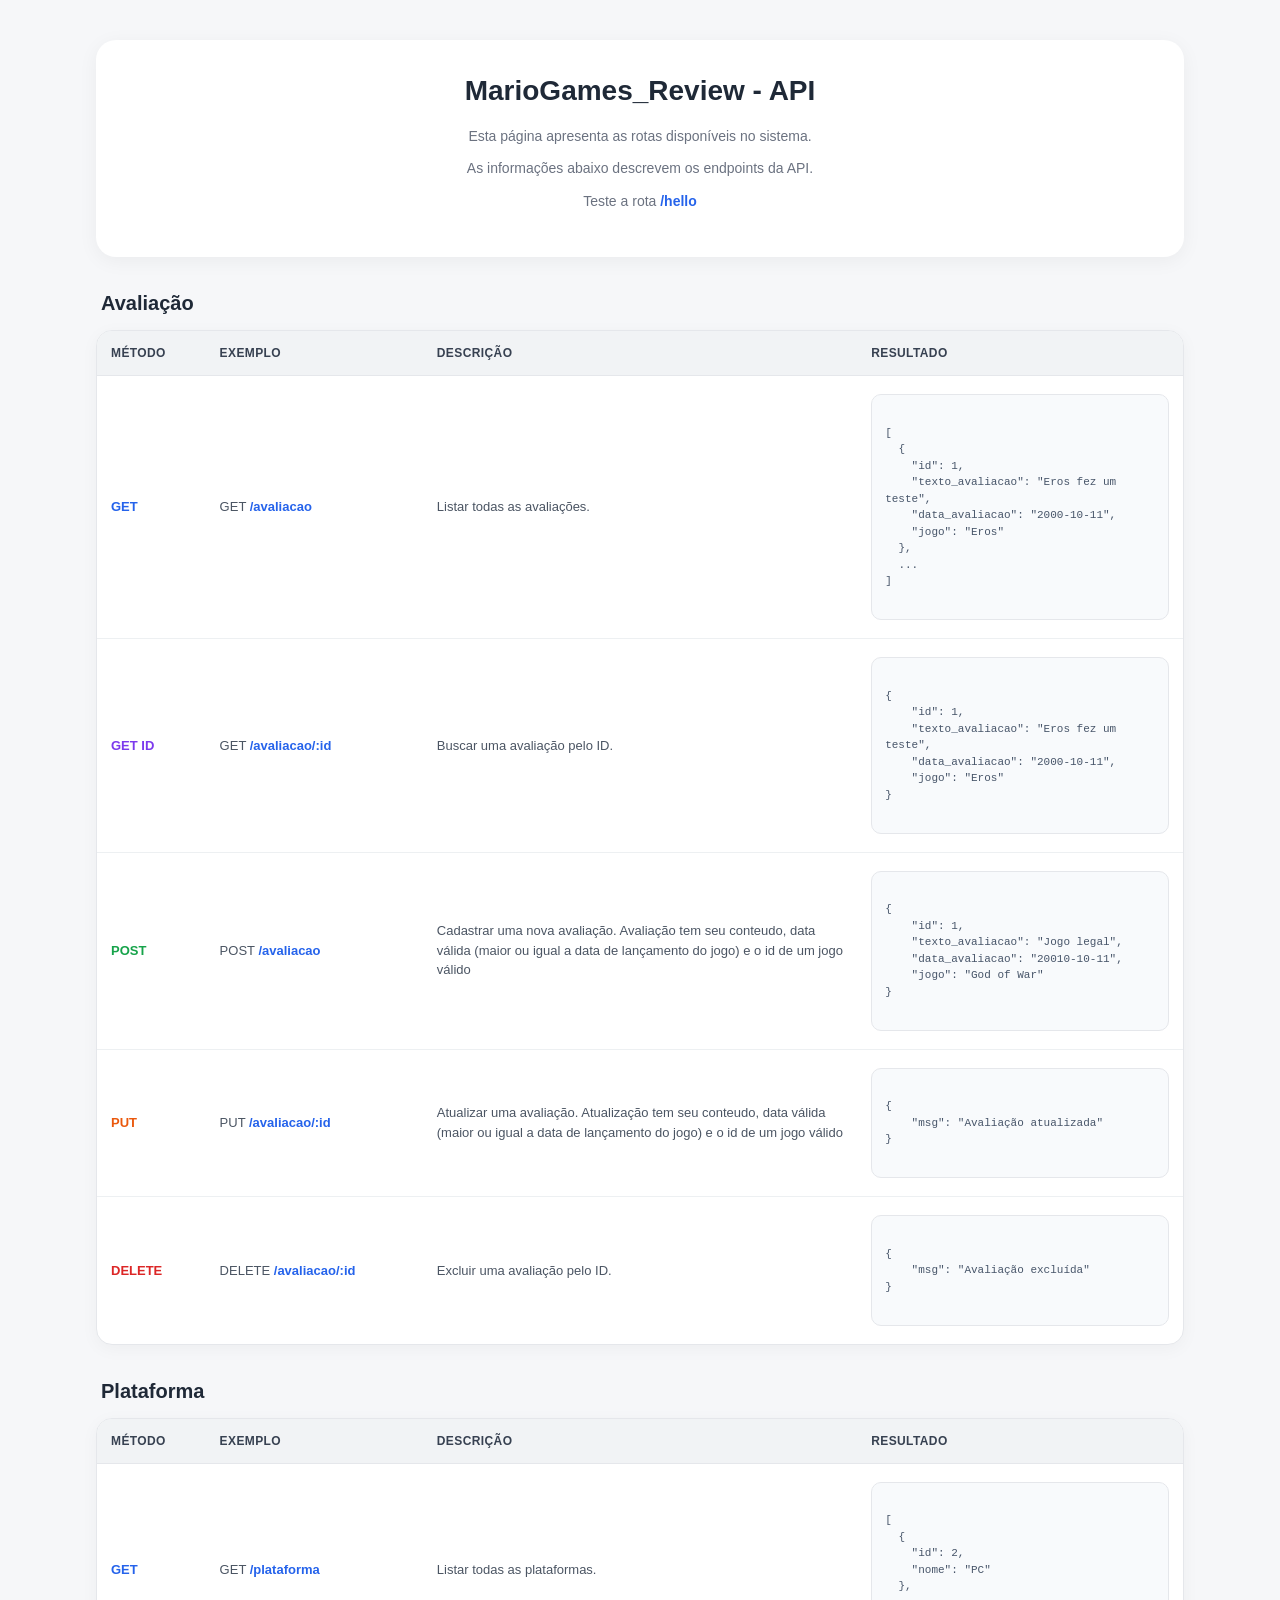
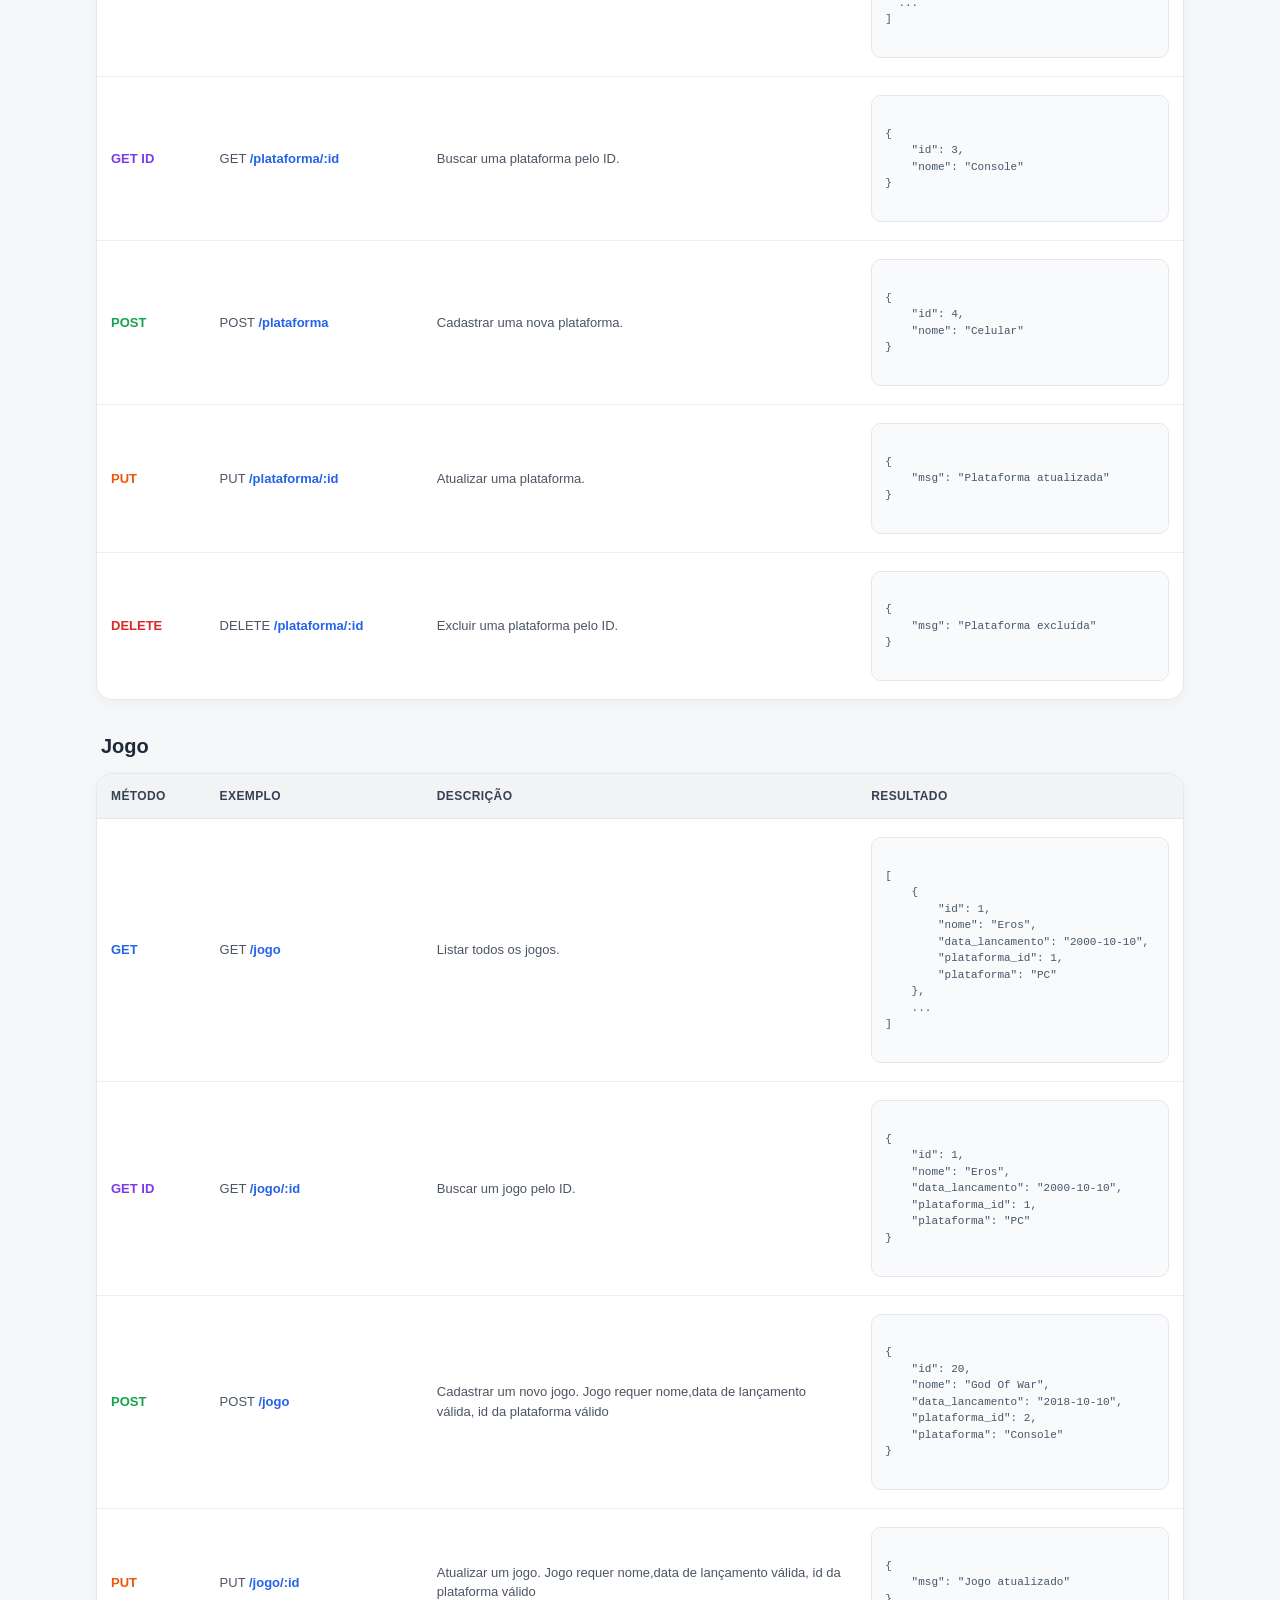
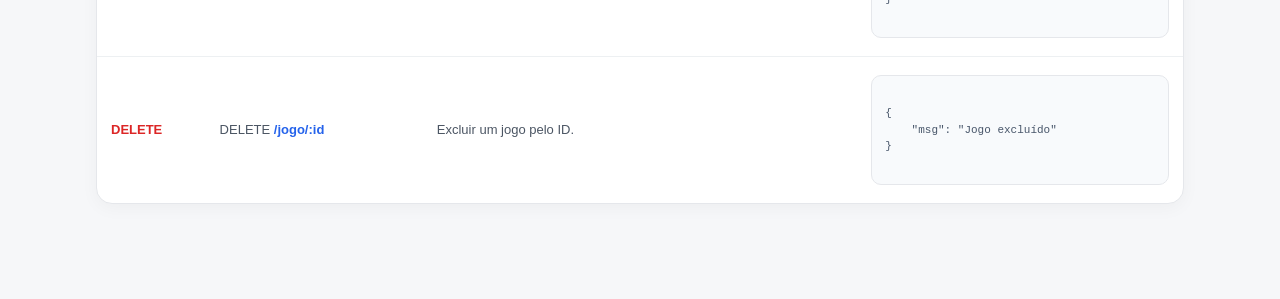
==== src/static/index.html @ 25e89cd9 "arrumando o modelo do repositorio" ====
<!DOCTYPE html>
<html lang="pt-br">

<head>
    <meta charset="UTF-8">
    <meta name="viewport" content="width=device-width, initial-scale=1.0">

    <title>MarioGames_Review - API</title>
    <link rel="stylesheet" href="style.css">

</head>

<body>

    <div class="container">

        <header>

            <h1>MarioGames_Review - API</h1>

            <p>
                Esta página apresenta as rotas disponíveis no sistema.
            </p>

            <p>
                As informações abaixo descrevem os endpoints da API.
            </p>

            <p>
                Teste a rota
                <a href="/hello">/hello</a>
            </p>

        </header>


        <section class="categoria">

            <h2>Avaliação</h2>

            <table>

                <thead>
                    <tr>
                        <th>Método</th>
                        <th>Exemplo</th>
                        <th>Descrição</th>
                        <th>Resultado</th>
                    </tr>
                </thead>

                <tbody>

                    <tr>
                        <td class="metodo">GET</td>

                        <td class="exemplo">
                            GET
                            <a href="/avaliacao">
                                /avaliacao
                            </a>
                        </td>

                        <td class="descricao">
                            Listar todas as avaliações.
                        </td>

                        <td class="resultado">
                            <div class="codigo">
[
  {
    "id": 1,
    "texto_avaliacao": "Eros fez um teste",
    "data_avaliacao": "2000-10-11",
    "jogo": "Eros"
  },
  ...
]
                            </div>
                        </td>
                    </tr>

                    <tr>
                        <td class="metodo">GET ID</td>

                        <td class="exemplo">
                            GET
                            <a href="/avaliacao/1">
                                /avaliacao/:id
                            </a>
                        </td>

                        <td class="descricao">
                            Buscar uma avaliação pelo ID.
                        </td>

                        <td class="resultado">
                            <div class="codigo">
{
    "id": 1,
    "texto_avaliacao": "Eros fez um teste",
    "data_avaliacao": "2000-10-11",
    "jogo": "Eros"
}
                            </div>
                        </td>
                    </tr>

                    <tr>
                        <td class="metodo">POST</td>

                        <td class="exemplo">
                            POST
                            <a href="/avaliacao">
                                /avaliacao
                            </a>
                        </td>

                        <td class="descricao">
                            Cadastrar uma nova avaliação. Avaliação tem seu conteudo, data válida (maior ou igual a data de lançamento do jogo) e o id de um jogo válido
                        </td>

                        <td class="resultado">
                            <div class="codigo">
{
    "id": 1,
    "texto_avaliacao": "Jogo legal",
    "data_avaliacao": "20010-10-11",
    "jogo": "God of War"
}
                            </div>
                        </td>
                    </tr>

                    <tr>
                        <td class="metodo">PUT</td>

                        <td class="exemplo">
                            PUT
                            <a href="/avaliacao/1">
                                /avaliacao/:id
                            </a>
                        </td>

                        <td class="descricao">
                            Atualizar uma avaliação. Atualização tem seu conteudo, data válida (maior ou igual a data de lançamento do jogo) e o id de um jogo válido
                        </td>

                        <td class="resultado">
                            <div class="codigo">
{
    "msg": "Avaliação atualizada"
}
                            </div>
                        </td>
                    </tr>

                    <tr>
                        <td class="metodo">DELETE</td>

                        <td class="exemplo">
                            DELETE
                            <a href="/avaliacao/1">
                                /avaliacao/:id
                            </a>
                        </td>

                        <td class="descricao">
                            Excluir uma avaliação pelo ID.
                        </td>

                        <td class="resultado">
                            <div class="codigo">
{
    "msg": "Avaliação excluída"
}
                            </div>
                        </td>
                    </tr>

                </tbody>

            </table>

        </section>


        <section class="categoria">

            <h2>Plataforma</h2>

            <table>

                <thead>
                    <tr>
                        <th>Método</th>
                        <th>Exemplo</th>
                        <th>Descrição</th>
                        <th>Resultado</th>
                    </tr>
                </thead>

                <tbody>

                    <tr>
                        <td class="metodo">GET</td>

                        <td class="exemplo">
                            GET
                            <a href="/plataforma">
                                /plataforma
                            </a>
                        </td>

                        <td class="descricao">
                            Listar todas as plataformas.
                        </td>

                        <td class="resultado">
                            <div class="codigo">
[
  {
    "id": 2,
    "nome": "PC"
  },
  ...
]
                            </div>
                        </td>
                    </tr>

                    <tr>
                        <td class="metodo">GET ID</td>

                        <td class="exemplo">
                            GET
                            <a href="/plataforma/1">
                                /plataforma/:id
                            </a>
                        </td>

                        <td class="descricao">
                            Buscar uma plataforma pelo ID.
                        </td>

                        <td class="resultado">
                            <div class="codigo">
{
    "id": 3,
    "nome": "Console"
}
                            </div>
                        </td>
                    </tr>

                    <tr>
                        <td class="metodo">POST</td>

                        <td class="exemplo">
                            POST
                            <a href="/plataforma">
                                /plataforma
                            </a>
                        </td>

                        <td class="descricao">
                            Cadastrar uma nova plataforma.
                        </td>

                        <td class="resultado">
                            <div class="codigo">
{
    "id": 4,
    "nome": "Celular"
}
                            </div>
                        </td>
                    </tr>

                    <tr>
                        <td class="metodo">PUT</td>

                        <td class="exemplo">
                            PUT
                            <a href="/plataforma/1">
                                /plataforma/:id
                            </a>
                        </td>

                        <td class="descricao">
                            Atualizar uma plataforma.
                        </td>

                        <td class="resultado">
                            <div class="codigo">
{
    "msg": "Plataforma atualizada"
}
                            </div>
                        </td>
                    </tr>

                    <tr>
                        <td class="metodo">DELETE</td>

                        <td class="exemplo">
                            DELETE
                            <a href="/plataforma/1">
                                /plataforma/:id
                            </a>
                        </td>

                        <td class="descricao">
                            Excluir uma plataforma pelo ID.
                        </td>

                        <td class="resultado">
                            <div class="codigo">
{
    "msg": "Plataforma excluída"
}
                            </div>
                        </td>
                    </tr>

                </tbody>

            </table>

        </section>


        <section class="categoria">

            <h2>Jogo</h2>

            <table>

                <thead>
                    <tr>
                        <th>Método</th>
                        <th>Exemplo</th>
                        <th>Descrição</th>
                        <th>Resultado</th>
                    </tr>
                </thead>

                <tbody>

                    <tr>
                        <td class="metodo">GET</td>

                        <td class="exemplo">
                            GET
                            <a href="/jogo">
                                /jogo
                            </a>
                        </td>

                        <td class="descricao">
                            Listar todos os jogos.
                        </td>

                        <td class="resultado">
                            <div class="codigo">
[
    {
        "id": 1,
        "nome": "Eros",
        "data_lancamento": "2000-10-10",
        "plataforma_id": 1,
        "plataforma": "PC"
    },
    ...
]
                            </div>
                        </td>
                    </tr>

                    <tr>
                        <td class="metodo">GET ID</td>

                        <td class="exemplo">
                            GET
                            <a href="/jogo/1">
                                /jogo/:id
                            </a>
                        </td>

                        <td class="descricao">
                            Buscar um jogo pelo ID.
                        </td>

                        <td class="resultado">
                            <div class="codigo">
{
    "id": 1,
    "nome": "Eros",
    "data_lancamento": "2000-10-10",
    "plataforma_id": 1,
    "plataforma": "PC"
}
                            </div>
                        </td>
                    </tr>

                    <tr>
                        <td class="metodo">POST</td>

                        <td class="exemplo">
                            POST
                            <a href="/jogo">
                                /jogo
                            </a>
                        </td>

                        <td class="descricao">
                            Cadastrar um novo jogo. Jogo requer nome,data de lançamento válida, id da plataforma válido
                        </td>

                        <td class="resultado">
                            <div class="codigo">
{
    "id": 20,
    "nome": "God Of War",
    "data_lancamento": "2018-10-10",
    "plataforma_id": 2,
    "plataforma": "Console"
}
                            </div>
                        </td>
                    </tr>

                    <tr>
                        <td class="metodo">PUT</td>

                        <td class="exemplo">
                            PUT
                            <a href="/jogo/1">
                                /jogo/:id
                            </a>
                        </td>

                        <td class="descricao">
                            Atualizar um jogo. Jogo requer nome,data de lançamento válida, id da plataforma válido
                        </td>

                        <td class="resultado">
                            <div class="codigo">
{
    "msg": "Jogo atualizado"
}
                            </div>
                        </td>
                    </tr>

                    <tr>
                        <td class="metodo">DELETE</td>

                        <td class="exemplo">
                            DELETE
                            <a href="/jogo/1">
                                /jogo/:id
                            </a>
                        </td>

                        <td class="descricao">
                            Excluir um jogo pelo ID.
                        </td>

                        <td class="resultado">
                            <div class="codigo">
{
    "msg": "Jogo excluído"
}
                            </div>
                        </td>
                    </tr>

                </tbody>

            </table>

        </section>

    </div>

</body>

</html>
---- src/static/style.css ----
* {
            box-sizing: border-box;
        }

        body {
            margin: 0;
            padding: 0;
            background: #f6f7f9;
            color: #252525;
            font-family: Arial, Helvetica, sans-serif;
        }

        .container {
            width: 85%;
            max-width: 1400px;
            margin: 0 auto;
            padding: 40px 0 60px;
        }

        header {
            text-align: center;
            padding: 35px 20px;
            margin-bottom: 35px;
            background: #ffffff;
            border-radius: 20px;
            box-shadow: 0 4px 20px rgba(0, 0, 0, 0.05);
        }

        header h1 {
            margin: 0 0 18px;
            font-size: 28px;
            font-weight: 700;
            color: #1f2937;
        }

        header p {
            margin: 10px 0;
            font-size: 14px;
            line-height: 1.6;
            color: #6b7280;
        }

        header a {
            color: #2563eb;
            font-weight: 600;
            text-decoration: none;
        }

        header a:hover {
            text-decoration: underline;
        }

        .categoria {
            margin-bottom: 35px;
        }

        .categoria h2 {
            margin: 0 0 15px 5px;
            font-size: 20px;
            font-weight: 600;
            color: #1f2937;
        }

        table {
            width: 100%;
            border-collapse: separate;
            border-spacing: 0;
            overflow: hidden;
            background: #ffffff;
            border: 1px solid #e5e7eb;
            border-radius: 16px;
            box-shadow: 0 4px 18px rgba(0, 0, 0, 0.04);
        }

        th {
            padding: 15px 14px;
            background: #f1f3f5;
            color: #374151;
            text-align: left;
            font-size: 12px;
            font-weight: 700;
            text-transform: uppercase;
            letter-spacing: 0.4px;
            border-bottom: 1px solid #e5e7eb;
        }

        td {
            padding: 18px 14px;
            border-bottom: 1px solid #edf0f2;
            color: #4b5563;
            font-size: 13px;
            line-height: 1.5;
            vertical-align: middle;
        }

        tbody tr:last-child td {
            border-bottom: none;
        }

        tbody tr {
            transition: background-color 0.2s ease;
        }

        tbody tr:hover {
            background-color: #f9fafb;
        }

        .metodo {
            width: 10%;
            font-weight: 700;
            color: #1f2937;
        }

        tbody tr:nth-child(1) .metodo {
            color: #2563eb;
        }

        tbody tr:nth-child(2) .metodo {
            color: #7c3aed;
        }

        tbody tr:nth-child(3) .metodo {
            color: #16a34a;
        }

        tbody tr:nth-child(4) .metodo {
            color: #ea580c;
        }

        tbody tr:nth-child(5) .metodo {
            color: #dc2626;
        }

        .exemplo {
            width: 20%;
        }

        .exemplo a {
            color: #2563eb;
            text-decoration: none;
            font-weight: 600;
        }

        .exemplo a:hover {
            text-decoration: underline;
        }

        .descricao {
            width: 40%;
        }

        .resultado {
            width: 30%;
        }

        .codigo {
            background: #f8fafc;
            border: 1px solid #e5e7eb;
            border-radius: 10px;
            padding: 13px;
            color: #475569;
            font-family: "Courier New", monospace;
            font-size: 11px;
            line-height: 1.5;
            white-space: pre-wrap;
            min-height: 45px;
        }

        .espaco {
            height: 30px;
        }

        @media (max-width: 900px) {

            .container {
                width: 95%;
            }

            table {
                font-size: 12px;
            }

            th,
            td {
                padding: 12px 10px;
            }

            .codigo {
                font-size: 10px;
            }
        }

        @media (max-width: 650px) {

            .container {
                width: 94%;
                padding-top: 20px;
            }

            header {
                padding: 25px 15px;
                border-radius: 16px;
            }

            header h1 {
                font-size: 22px;
            }

            .categoria {
                overflow-x: auto;
            }

            table {
                min-width: 750px;
            }
        }
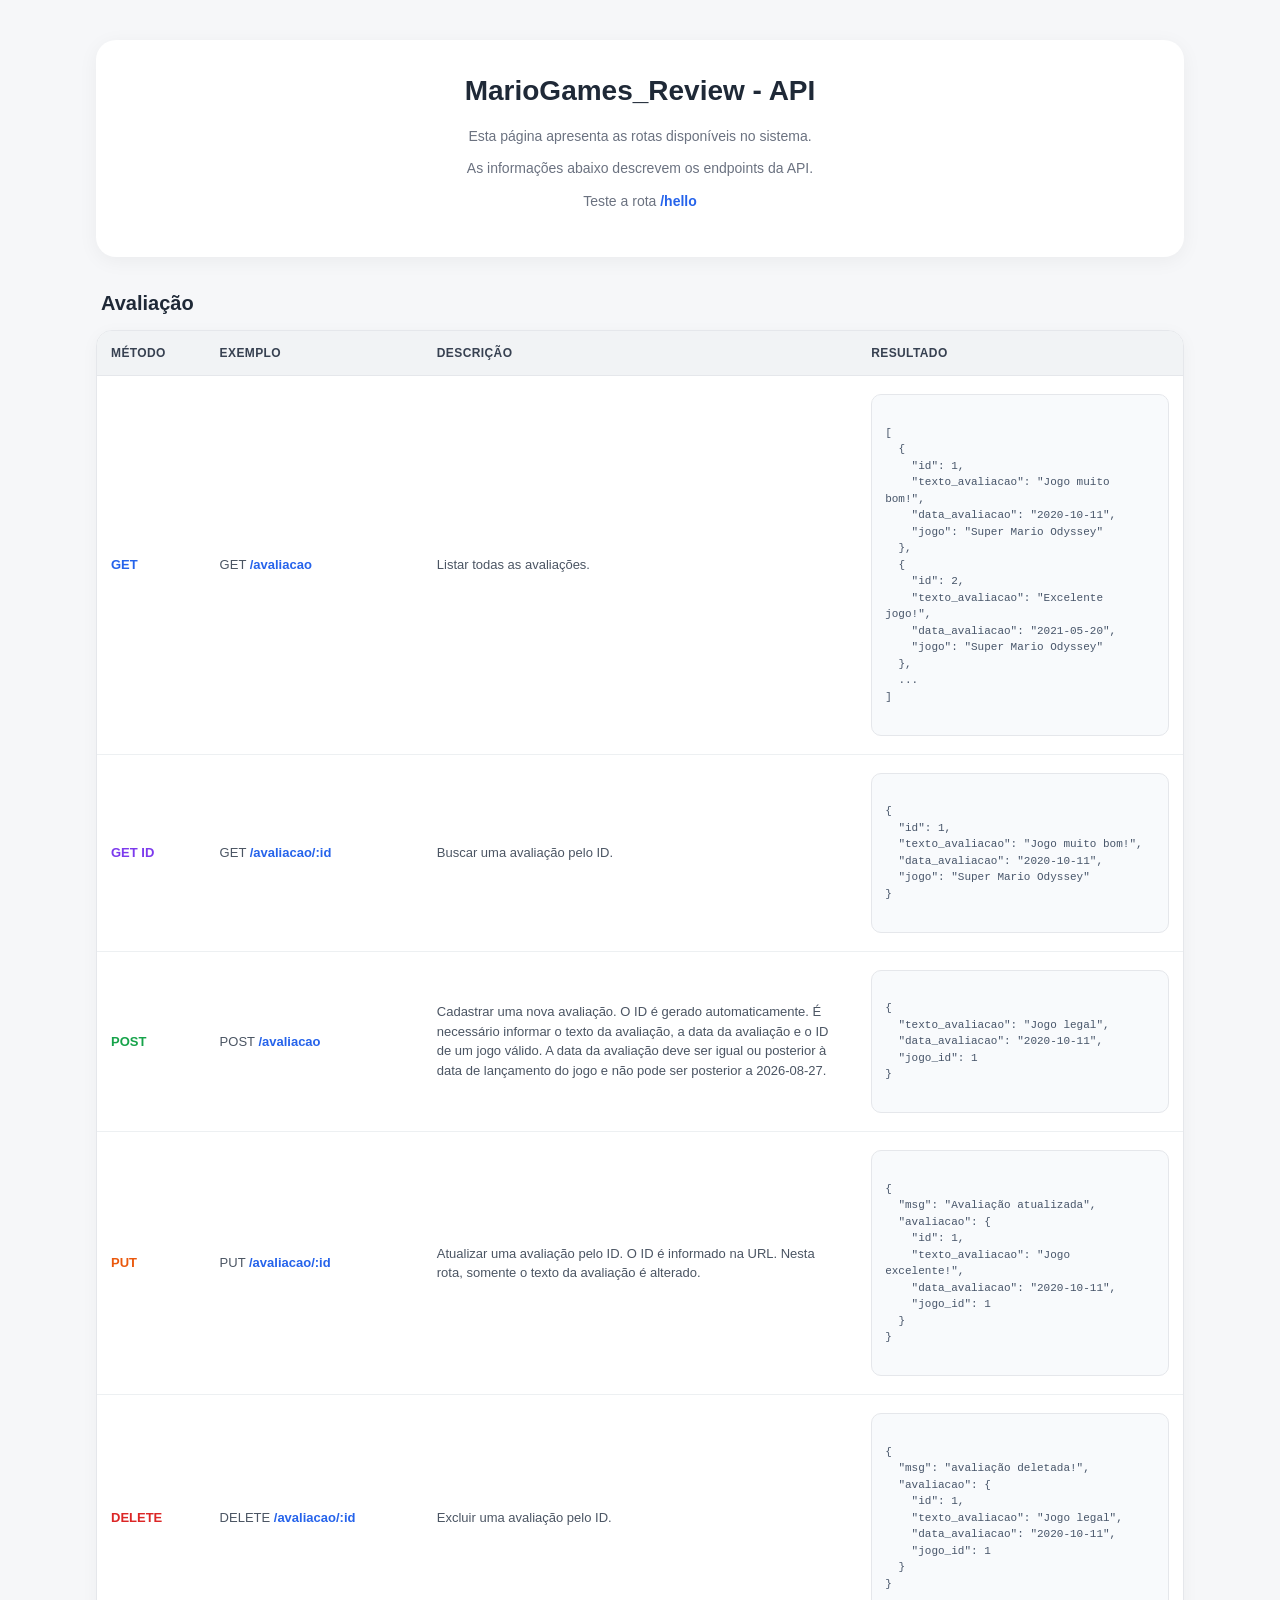
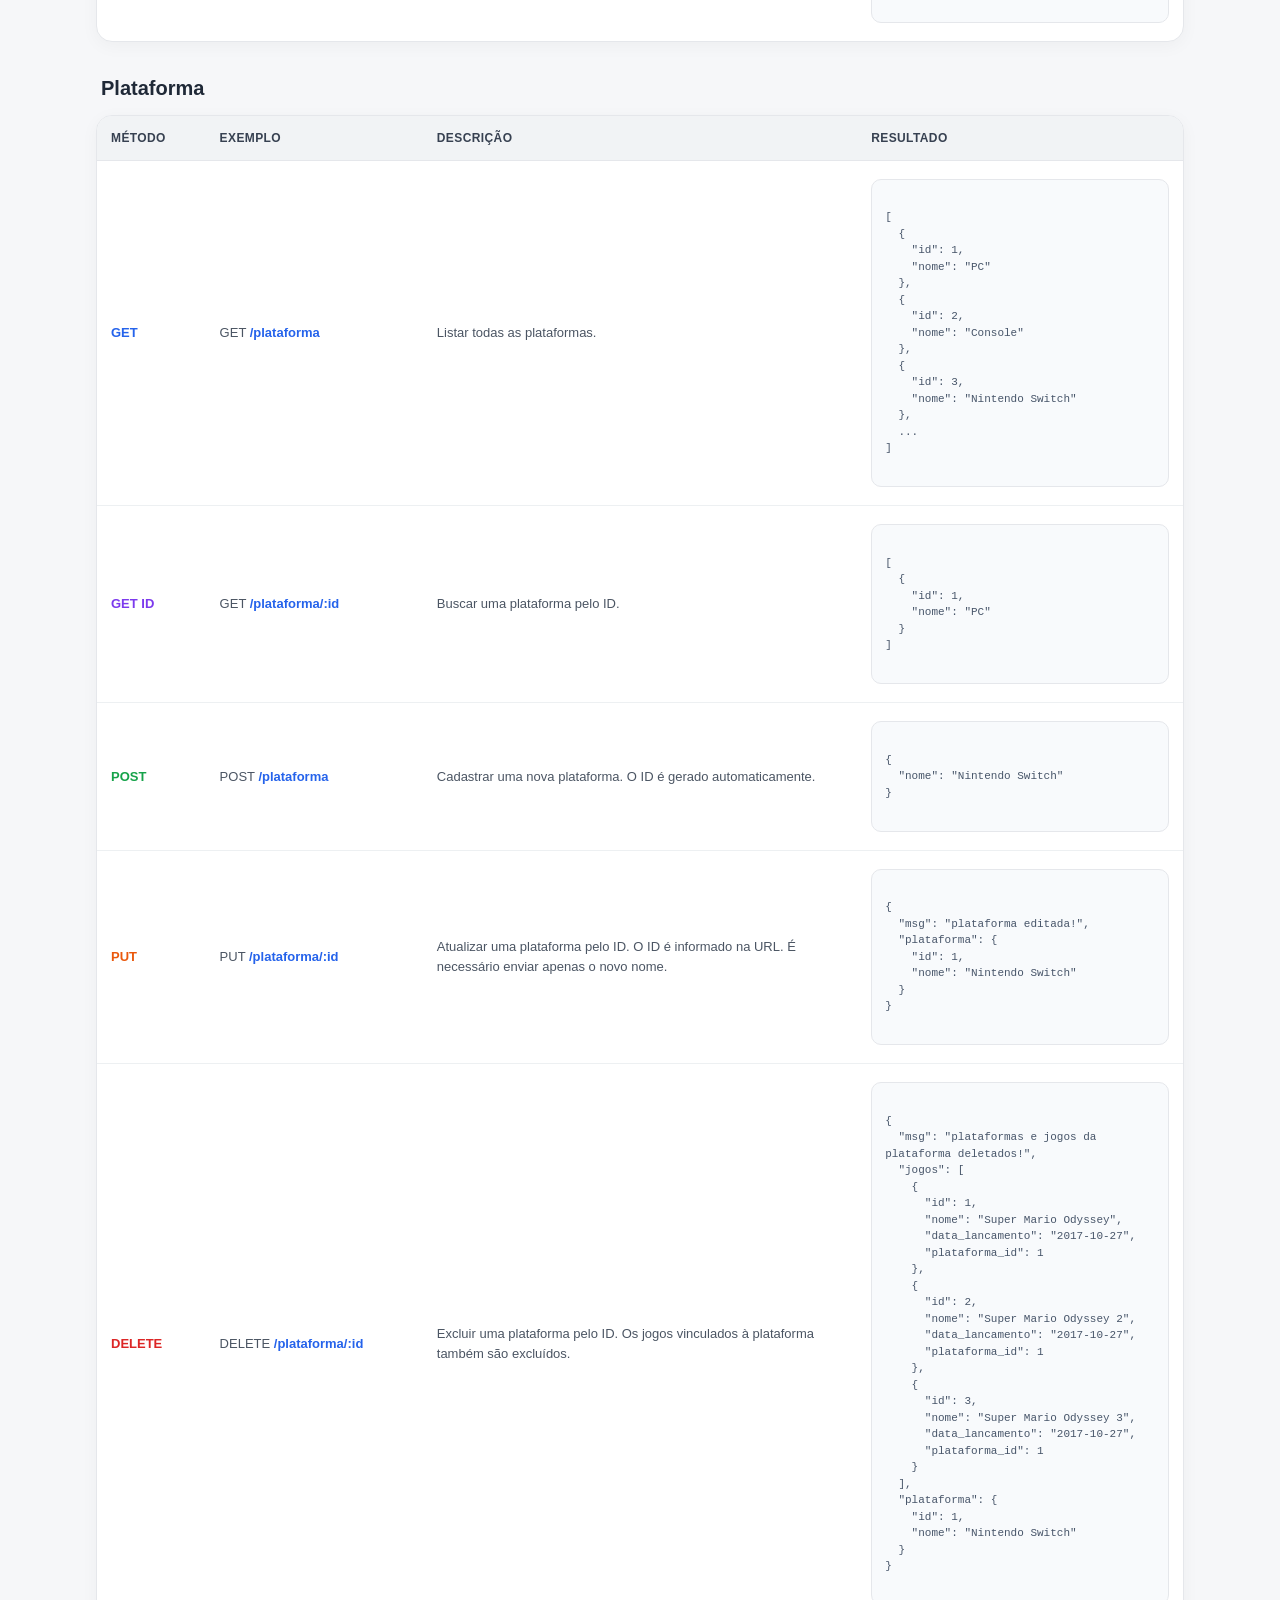
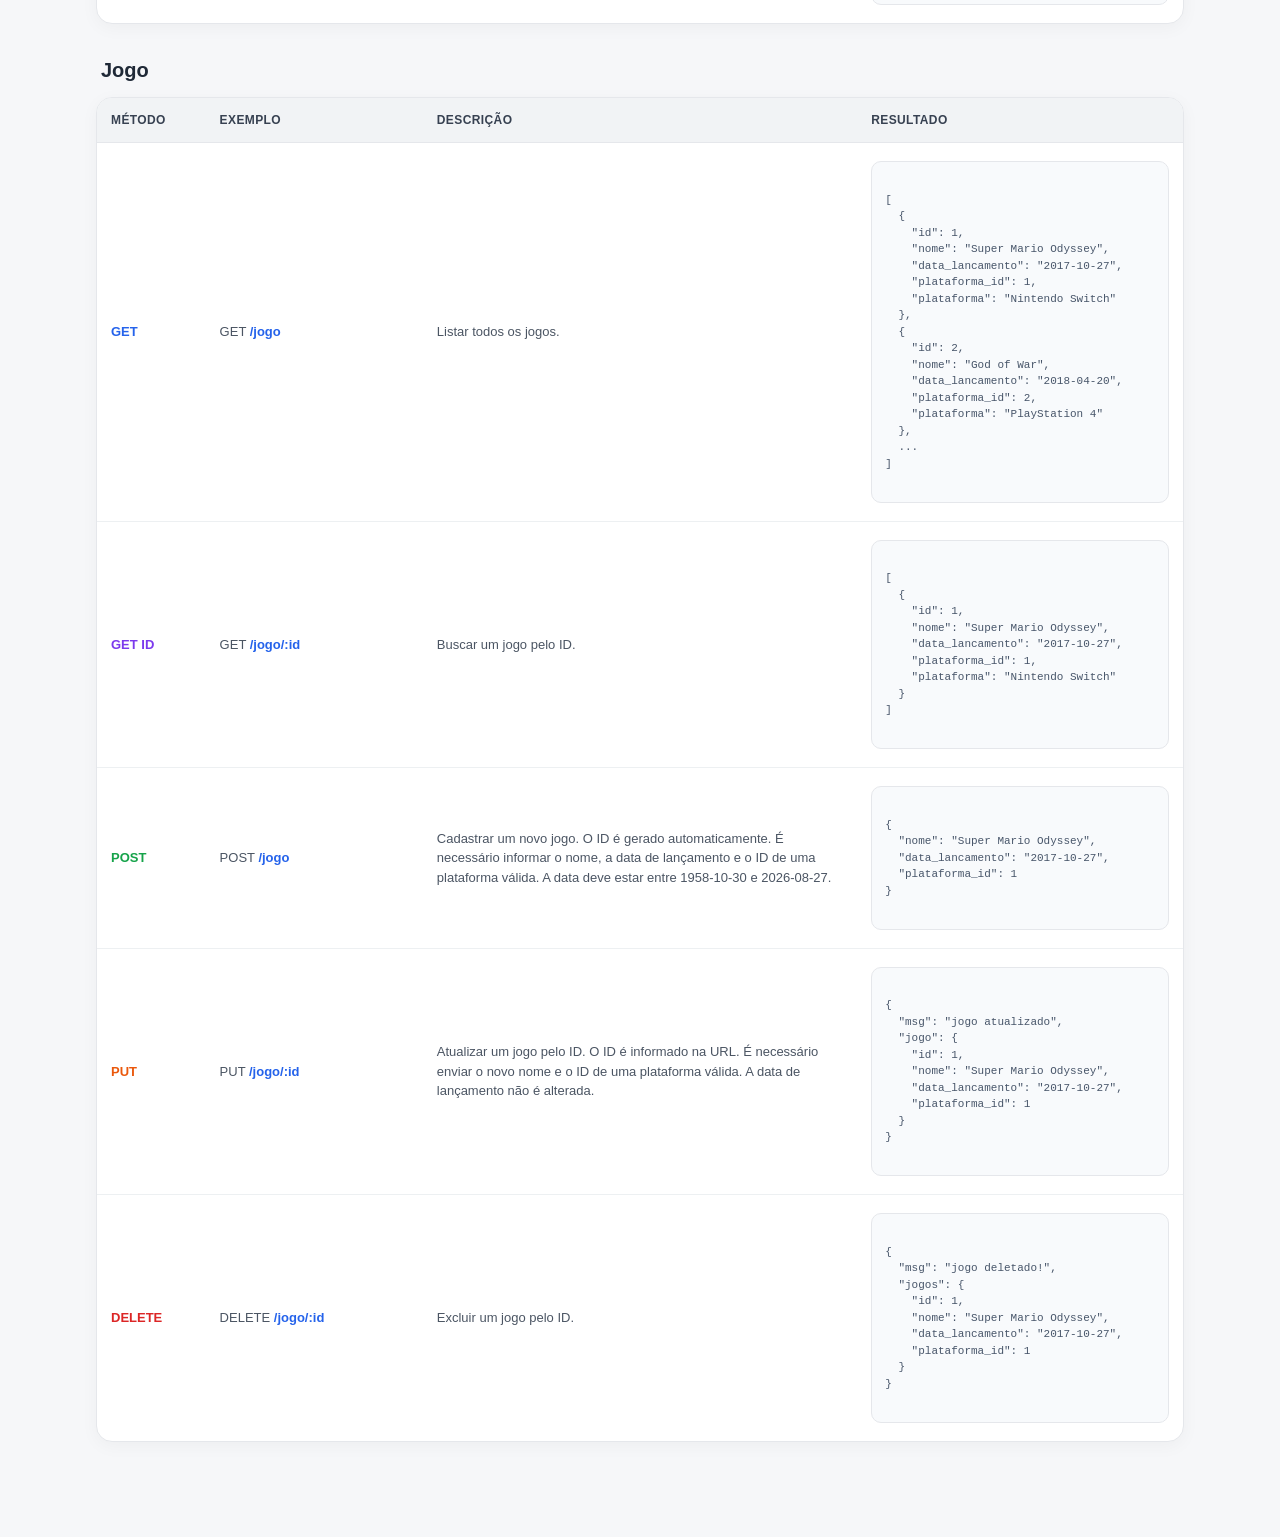
==== commit cbf7c379: "refinação do codigo, arrumados: index.html, plataforma.js e avaliacao.js" ====
--- a/src/static/index.html
+++ b/src/static/index.html
@@ -34,6 +34,8 @@
         </header>
 
 
+        <!-- ==================== AVALIAÇÃO ==================== -->
+
         <section class="categoria">
 
             <h2>Avaliação</h2>
@@ -51,6 +53,8 @@
 
                 <tbody>
 
+                    <!-- GET AVALIAÇÕES -->
+
                     <tr>
                         <td class="metodo">GET</td>
 
@@ -70,9 +74,15 @@
 [
   {
     "id": 1,
-    "texto_avaliacao": "Eros fez um teste",
-    "data_avaliacao": "2000-10-11",
-    "jogo": "Eros"
+    "texto_avaliacao": "Jogo muito bom!",
+    "data_avaliacao": "2020-10-11",
+    "jogo": "Super Mario Odyssey"
+  },
+  {
+    "id": 2,
+    "texto_avaliacao": "Excelente jogo!",
+    "data_avaliacao": "2021-05-20",
+    "jogo": "Super Mario Odyssey"
   },
   ...
 ]
@@ -80,6 +90,9 @@
                         </td>
                     </tr>
 
+
+                    <!-- GET AVALIAÇÃO POR ID -->
+
                     <tr>
                         <td class="metodo">GET ID</td>
 
@@ -97,14 +110,17 @@
                         <td class="resultado">
                             <div class="codigo">
 {
-    "id": 1,
-    "texto_avaliacao": "Eros fez um teste",
-    "data_avaliacao": "2000-10-11",
-    "jogo": "Eros"
-}
-                            </div>
-                        </td>
-                    </tr>
+  "id": 1,
+  "texto_avaliacao": "Jogo muito bom!",
+  "data_avaliacao": "2020-10-11",
+  "jogo": "Super Mario Odyssey"
+}
+                            </div>
+                        </td>
+                    </tr>
+
+
+                    <!-- POST AVALIAÇÃO -->
 
                     <tr>
                         <td class="metodo">POST</td>
@@ -117,20 +133,22 @@
                         </td>
 
                         <td class="descricao">
-                            Cadastrar uma nova avaliação. Avaliação tem seu conteudo, data válida (maior ou igual a data de lançamento do jogo) e o id de um jogo válido
-                        </td>
-
-                        <td class="resultado">
-                            <div class="codigo">
-{
-    "id": 1,
-    "texto_avaliacao": "Jogo legal",
-    "data_avaliacao": "20010-10-11",
-    "jogo": "God of War"
-}
-                            </div>
-                        </td>
-                    </tr>
+                            Cadastrar uma nova avaliação. O ID é gerado automaticamente. É necessário informar o texto da avaliação, a data da avaliação e o ID de um jogo válido. A data da avaliação deve ser igual ou posterior à data de lançamento do jogo e não pode ser posterior a 2026-08-27.
+                        </td>
+
+                        <td class="resultado">
+                            <div class="codigo">
+{
+  "texto_avaliacao": "Jogo legal",
+  "data_avaliacao": "2020-10-11",
+  "jogo_id": 1
+}
+                            </div>
+                        </td>
+                    </tr>
+
+
+                    <!-- PUT AVALIAÇÃO -->
 
                     <tr>
                         <td class="metodo">PUT</td>
@@ -143,17 +161,26 @@
                         </td>
 
                         <td class="descricao">
-                            Atualizar uma avaliação. Atualização tem seu conteudo, data válida (maior ou igual a data de lançamento do jogo) e o id de um jogo válido
-                        </td>
-
-                        <td class="resultado">
-                            <div class="codigo">
-{
-    "msg": "Avaliação atualizada"
-}
-                            </div>
-                        </td>
-                    </tr>
+                            Atualizar uma avaliação pelo ID. O ID é informado na URL. Nesta rota, somente o texto da avaliação é alterado.
+                        </td>
+
+                        <td class="resultado">
+                            <div class="codigo">
+{
+  "msg": "Avaliação atualizada",
+  "avaliacao": {
+    "id": 1,
+    "texto_avaliacao": "Jogo excelente!",
+    "data_avaliacao": "2020-10-11",
+    "jogo_id": 1
+  }
+}
+                            </div>
+                        </td>
+                    </tr>
+
+
+                    <!-- DELETE AVALIAÇÃO -->
 
                     <tr>
                         <td class="metodo">DELETE</td>
@@ -172,7 +199,13 @@
                         <td class="resultado">
                             <div class="codigo">
 {
-    "msg": "Avaliação excluída"
+  "msg": "avaliação deletada!",
+  "avaliacao": {
+    "id": 1,
+    "texto_avaliacao": "Jogo legal",
+    "data_avaliacao": "2020-10-11",
+    "jogo_id": 1
+  }
 }
                             </div>
                         </td>
@@ -184,6 +217,8 @@
 
         </section>
 
+
+        <!-- ==================== PLATAFORMA ==================== -->
 
         <section class="categoria">
 
@@ -202,6 +237,8 @@
 
                 <tbody>
 
+                    <!-- GET PLATAFORMAS -->
+
                     <tr>
                         <td class="metodo">GET</td>
 
@@ -220,8 +257,16 @@
                             <div class="codigo">
 [
   {
+    "id": 1,
+    "nome": "PC"
+  },
+  {
     "id": 2,
-    "nome": "PC"
+    "nome": "Console"
+  },
+  {
+    "id": 3,
+    "nome": "Nintendo Switch"
   },
   ...
 ]
@@ -229,6 +274,9 @@
                         </td>
                     </tr>
 
+
+                    <!-- GET PLATAFORMA POR ID -->
+
                     <tr>
                         <td class="metodo">GET ID</td>
 
@@ -245,13 +293,18 @@
 
                         <td class="resultado">
                             <div class="codigo">
-{
-    "id": 3,
-    "nome": "Console"
-}
-                            </div>
-                        </td>
-                    </tr>
+[
+  {
+    "id": 1,
+    "nome": "PC"
+  }
+]
+                            </div>
+                        </td>
+                    </tr>
+
+
+                    <!-- POST PLATAFORMA -->
 
                     <tr>
                         <td class="metodo">POST</td>
@@ -264,18 +317,20 @@
                         </td>
 
                         <td class="descricao">
-                            Cadastrar uma nova plataforma.
-                        </td>
-
-                        <td class="resultado">
-                            <div class="codigo">
-{
-    "id": 4,
-    "nome": "Celular"
-}
-                            </div>
-                        </td>
-                    </tr>
+                            Cadastrar uma nova plataforma. O ID é gerado automaticamente.
+                        </td>
+
+                        <td class="resultado">
+                            <div class="codigo">
+{
+  "nome": "Nintendo Switch"
+}
+                            </div>
+                        </td>
+                    </tr>
+
+
+                    <!-- PUT PLATAFORMA -->
 
                     <tr>
                         <td class="metodo">PUT</td>
@@ -288,17 +343,24 @@
                         </td>
 
                         <td class="descricao">
-                            Atualizar uma plataforma.
-                        </td>
-
-                        <td class="resultado">
-                            <div class="codigo">
-{
-    "msg": "Plataforma atualizada"
-}
-                            </div>
-                        </td>
-                    </tr>
+                            Atualizar uma plataforma pelo ID. O ID é informado na URL. É necessário enviar apenas o novo nome.
+                        </td>
+
+                        <td class="resultado">
+                            <div class="codigo">
+{
+  "msg": "plataforma editada!",
+  "plataforma": {
+    "id": 1,
+    "nome": "Nintendo Switch"
+  }
+}
+                            </div>
+                        </td>
+                    </tr>
+
+
+                    <!-- DELETE PLATAFORMA -->
 
                     <tr>
                         <td class="metodo">DELETE</td>
@@ -311,13 +373,37 @@
                         </td>
 
                         <td class="descricao">
-                            Excluir uma plataforma pelo ID.
-                        </td>
-
-                        <td class="resultado">
-                            <div class="codigo">
-{
-    "msg": "Plataforma excluída"
+                            Excluir uma plataforma pelo ID. Os jogos vinculados à plataforma também são excluídos.
+                        </td>
+
+                        <td class="resultado">
+                            <div class="codigo">
+{
+  "msg": "plataformas e jogos da plataforma deletados!",
+  "jogos": [
+    {
+      "id": 1,
+      "nome": "Super Mario Odyssey",
+      "data_lancamento": "2017-10-27",
+      "plataforma_id": 1
+    },
+    {
+      "id": 2,
+      "nome": "Super Mario Odyssey 2",
+      "data_lancamento": "2017-10-27",
+      "plataforma_id": 1
+    },
+    {
+      "id": 3,
+      "nome": "Super Mario Odyssey 3",
+      "data_lancamento": "2017-10-27",
+      "plataforma_id": 1
+    }
+  ],
+  "plataforma": {
+    "id": 1,
+    "nome": "Nintendo Switch"
+  }
 }
                             </div>
                         </td>
@@ -329,6 +415,8 @@
 
         </section>
 
+
+        <!-- ==================== JOGO ==================== -->
 
         <section class="categoria">
 
@@ -347,6 +435,8 @@
 
                 <tbody>
 
+                    <!-- GET JOGOS -->
+
                     <tr>
                         <td class="metodo">GET</td>
 
@@ -364,18 +454,28 @@
                         <td class="resultado">
                             <div class="codigo">
 [
-    {
-        "id": 1,
-        "nome": "Eros",
-        "data_lancamento": "2000-10-10",
-        "plataforma_id": 1,
-        "plataforma": "PC"
-    },
-    ...
+  {
+    "id": 1,
+    "nome": "Super Mario Odyssey",
+    "data_lancamento": "2017-10-27",
+    "plataforma_id": 1,
+    "plataforma": "Nintendo Switch"
+  },
+  {
+    "id": 2,
+    "nome": "God of War",
+    "data_lancamento": "2018-04-20",
+    "plataforma_id": 2,
+    "plataforma": "PlayStation 4"
+  },
+  ...
 ]
                             </div>
                         </td>
                     </tr>
+
+
+                    <!-- GET JOGO POR ID -->
 
                     <tr>
                         <td class="metodo">GET ID</td>
@@ -393,16 +493,21 @@
 
                         <td class="resultado">
                             <div class="codigo">
-{
-    "id": 1,
-    "nome": "Eros",
-    "data_lancamento": "2000-10-10",
+[
+  {
+    "id": 1,
+    "nome": "Super Mario Odyssey",
+    "data_lancamento": "2017-10-27",
     "plataforma_id": 1,
-    "plataforma": "PC"
-}
-                            </div>
-                        </td>
-                    </tr>
+    "plataforma": "Nintendo Switch"
+  }
+]
+                            </div>
+                        </td>
+                    </tr>
+
+
+                    <!-- POST JOGO -->
 
                     <tr>
                         <td class="metodo">POST</td>
@@ -415,21 +520,22 @@
                         </td>
 
                         <td class="descricao">
-                            Cadastrar um novo jogo. Jogo requer nome,data de lançamento válida, id da plataforma válido
-                        </td>
-
-                        <td class="resultado">
-                            <div class="codigo">
-{
-    "id": 20,
-    "nome": "God Of War",
-    "data_lancamento": "2018-10-10",
-    "plataforma_id": 2,
-    "plataforma": "Console"
-}
-                            </div>
-                        </td>
-                    </tr>
+                            Cadastrar um novo jogo. O ID é gerado automaticamente. É necessário informar o nome, a data de lançamento e o ID de uma plataforma válida. A data deve estar entre 1958-10-30 e 2026-08-27.
+                        </td>
+
+                        <td class="resultado">
+                            <div class="codigo">
+{
+  "nome": "Super Mario Odyssey",
+  "data_lancamento": "2017-10-27",
+  "plataforma_id": 1
+}
+                            </div>
+                        </td>
+                    </tr>
+
+
+                    <!-- PUT JOGO -->
 
                     <tr>
                         <td class="metodo">PUT</td>
@@ -442,17 +548,26 @@
                         </td>
 
                         <td class="descricao">
-                            Atualizar um jogo. Jogo requer nome,data de lançamento válida, id da plataforma válido
-                        </td>
-
-                        <td class="resultado">
-                            <div class="codigo">
-{
-    "msg": "Jogo atualizado"
-}
-                            </div>
-                        </td>
-                    </tr>
+                            Atualizar um jogo pelo ID. O ID é informado na URL. É necessário enviar o novo nome e o ID de uma plataforma válida. A data de lançamento não é alterada.
+                        </td>
+
+                        <td class="resultado">
+                            <div class="codigo">
+{
+  "msg": "jogo atualizado",
+  "jogo": {
+    "id": 1,
+    "nome": "Super Mario Odyssey",
+    "data_lancamento": "2017-10-27",
+    "plataforma_id": 1
+  }
+}
+                            </div>
+                        </td>
+                    </tr>
+
+
+                    <!-- DELETE JOGO -->
 
                     <tr>
                         <td class="metodo">DELETE</td>
@@ -471,7 +586,13 @@
                         <td class="resultado">
                             <div class="codigo">
 {
-    "msg": "Jogo excluído"
+  "msg": "jogo deletado!",
+  "jogos": {
+    "id": 1,
+    "nome": "Super Mario Odyssey",
+    "data_lancamento": "2017-10-27",
+    "plataforma_id": 1
+  }
 }
                             </div>
                         </td>
@@ -483,8 +604,9 @@
 
         </section>
 
+
     </div>
 
 </body>
 
-</html>
+</html>
